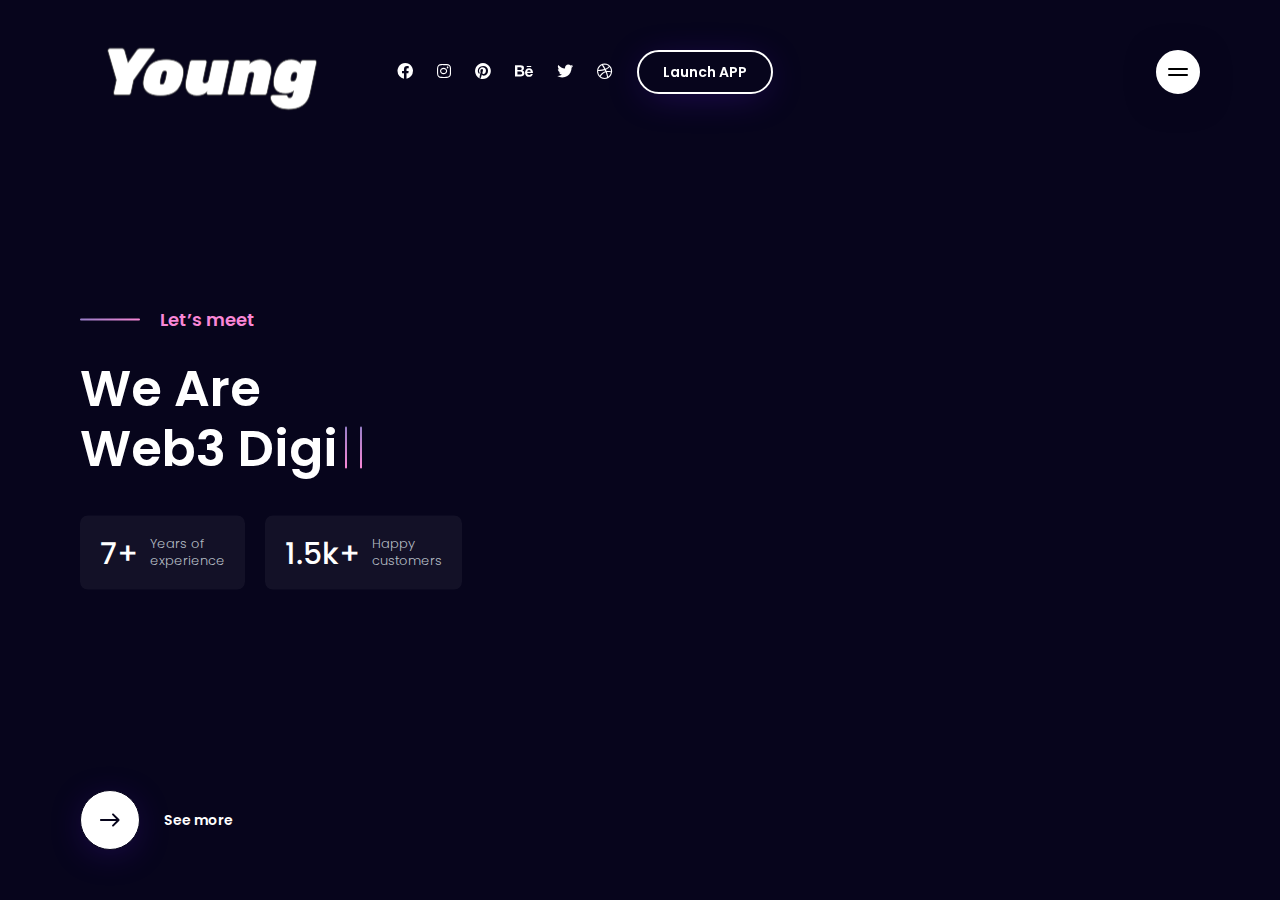
==== index.html @ 7f57605d "new files" ====
﻿<!DOCTYPE html>
<html lang="en" dir="ltr">

  <head>
    <meta charset="utf-8">

    <!-- Page Title -->
    <title>Young Social - Coming Soon...</title>

    <!-- Meta Tags -->
    <meta name="description" content="Marvio - awesome coming soon and NFTs template to kick-start your project">
    <meta name="keywords" content="mix_design, coming soon, under construction, template, landing page, NFTs, one page, responsive, html5, css3, creative, clean, agency, personal page">
    <meta name="author" content="mix_design">

    <!-- Viewport Meta-->
    <meta http-equiv="X-UA-Compatible" content="IE=edge">
    <meta name="viewport" content="width=device-width, initial-scale=1, maximum-scale=1">

    <!-- Template Favicon & Icons Start -->
    <link rel="icon" href="img/favicon/favicon.ico" sizes="any">
    <link rel="icon" href="img/favicon/icon.svg" type="image/svg+xml">
    <link rel="apple-touch-icon" href="img/favicon/apple-touch-icon.png">
    <link rel="manifest" href="img/favicon/manifest.webmanifest">
    <!-- Template Favicon & Icons End -->

    <!-- Facebook Metadata Start -->
    <meta property="og:image:height" content="1200">
    <meta property="og:image:width" content="1200">
    <meta property="og:title" content="Marvio - Coming Soon & NFTs Template">
    <meta property="og:description" content="Marvio - awesome coming soon and NFTs template to kick-start your project">
    <meta property="og:url" content="">
    <meta property="og:image" content="img/favicon/og-image.jpg">
    <!-- Facebook Metadata End -->

    <!-- Template Styles Start -->
    <link rel="stylesheet" type="text/css" href="css/loaders/loader.css">
    <link rel="stylesheet" type="text/css" href="css/plugins.css">
    <link rel="stylesheet" type="text/css" href="css/main.css">
    <!-- Template Styles End -->

    <!-- Custom Browser Color Start -->
    <meta name="theme-color" content="#0e0d26">
    <meta name="msapplication-navbutton-color" content="#0e0d26">
    <meta name="apple-mobile-web-app-status-bar-style" content="#0e0d26">
    <!-- Custom Browser Color End -->
  </head>

  <body>

    <!-- Old Browsers Support Start -->
    <!--[if lt IE 9]>
      <script src="js/libs/es5-shim.min.js"></script>
      <script src="js/libs/html5shiv.min.js"></script>
      <script src="js/libs/html5shiv-printshiv.min.js"></script>
      <script src="js/libs/respond.min.js"></script>
    <![endif]-->
    <!-- Old Browsers Support End -->

    <!-- Loader Start -->
    <div class="loader">
      <div class="loader__container">
        <div class="loader__circle">
          <img src="img/logo-loader.svg" alt="Marvio Template Loader Logo">
        </div>
      </div>
    </div>
    <!-- Loader End -->

    <!-- Menu Start -->
    <nav id="menu" class="menu">
      <div class="menu__content">
        <div class="container-fluid p-0 fullheight">
          <div class="row g-0 flex-xl-row-reverse fullheight">

            <!--Menu Data Block Start -->
            <div class="col-12 col-xl-8 menu__data">

              <!-- Menu Controls Line Start -->
              <div class="menudata__controls">
                <div class="controls__content">
                  <div class="container-fluid p-0">
                    <div class="row g-0">
                      <div class="col-8">
                        <div class="controls__leftline d-flex justify-content-start align-items-center">

                          <!-- Menu Notify Trigger Start -->
                          <a id="notify-trigger-menu" class="btn-round-mobile btn-notify btn-light-mobile hover-white hover-white-s" href="#0">
                            <em></em>
                            <i class="fa-solid fa-bell"></i>
                            <span class="btn-caption" href="ComingSoon.html" target="_blank">Launch APP</span>
                          </a>
                          <!-- Menu Notify Trigger End -->

                          <!-- Menu Socials Start -->
                          <div class="socials-menu">
                            <ul>
                              <li>
                                <a href="https://www.facebook.com/" target="_blank">
                                  <i class="fa-brands fa-facebook"></i>
                                </a>
                              </li>
                              <li>
                                <a href="https://www.instagram.com/" target="_blank">
                                  <i class="fa-brands fa-instagram"></i>
                                </a>
                              </li>
                              <li>
                                <a href="https://www.pinterest.com/" target="_blank">
                                  <i class="fa-brands fa-pinterest"></i>
                                </a>
                              </li>
                              <li>
                                <a href="https://www.behance.net/" target="_blank">
                                  <i class="fa-brands fa-behance"></i>
                                </a>
                              </li>
                              <li>
                                <a href="https://twitter.com/" target="_blank">
                                  <i class="fa-brands fa-twitter"></i>
                                </a>
                              </li>
                              <li>
                                <a href="https://dribbble.com/" target="_blank">
                                  <i class="fa-brands fa-dribbble"></i>
                                </a>
                              </li>
                            </ul>
                          </div>
                          <!-- Menu Socials End -->

                        </div>
                      </div>
                      <div class="col-4">
                        <div class="controls__rightline d-flex justify-content-end align-items-center">

                          <!-- Menu Close Button Start -->
                          <a id="menu-close" class="section-close hover-white hover-white-s" href="#0">
                            <em></em>
                            <span></span>
                          </a>
                          <!-- Menu Close Button End -->

                        </div>
                      </div>
                    </div>
                  </div>
                </div>
              </div>
              <!-- Menu Controls Line End -->

              <!-- Menu Links Start -->
              <div class="menudata__links">
                <div class="container-fluid p-0">
                  <div class="row g-0 align-items-end">
                    <div class="col-12 col-md-6">

                      <!-- Navigation Start -->
                      <ul class="navigation">
                        <li>
                          <a href="#0" id="home-trigger">Home</a>
                        </li>
                        <li>
                          <a href="#0" id="about-trigger">About Us</a>
                        </li>
                        <li>
                          <a href="#0" id="NFTs-trigger">NFTs</a>
                        </li>
                        <li>
                          <a href="#0" id="contact-trigger">Contact</a>
                        </li>
                      </ul>
                      <!-- Navigation End -->

                    </div>
                    <div class="col-12 col-md-6">

                      <!-- Menu Contact Links Start -->
                      <ul class="menulinks__contact">
                        <li>
                          <p>
                            <a class="contact-link" href="https://goo.gl/maps/nWXKpGaDPuyH6gxRA" target="_blank">11 West 53 Street,<br>New York, NY 10019</a>
                          </p>
                        </li>
                        <li>
                          <p>
                            <a class="contact-link" href="https://goo.gl/maps/xap5o3MZBuC6DFHz8" target="_blank">3400 Broadway,<br>Oakland, CA 94611</a>
                          </p>
                        </li>
                        <li>
                          <p><a class="contact-link" href="tel:+12127089400">+1 212-708-9400</a></p>
                          <p><a class="contact-link" href="tel:+15104570211">+1 510-457-0211</a></p>
                        </li>
                        <li>
                          <p><a class="contact-link" href="mailto:example@example.com?subject=Message%20from%20your%20site">hello@marvio.com</a></p>
                          <p><a class="contact-link" href="mailto:example@example.com?subject=Message%20from%20your%20site">support@marvio.com</a></p>
                        </li>
                      </ul>
                      <!-- Menu Contact Links End -->

                    </div>
                  </div>
                </div>
              </div>
              <!-- Menu Links End -->

              <!-- Menu Copyright Start -->
              <div class="menudata__copyright">
                <div class="container-fluid p-0">
                  <div class="row g-0">
                    <div class="col-12">
                      <p class="copyright">By <a href="http:/www.bootstrapmb.com" target="_blank">Young Labs</a>, 2023</p>
                    </div>
                  </div>
                </div>
              </div>
              <!-- Menu Copyright End -->

            </div>
            <!--Menu Data Block End -->

            <!--Menu Media Block Start -->
            <div class="col-12 col-xl-4 menu__media">
              <div class="media__content">

                <!-- Menu Image Background Start -->
                <div class="video-background">
                  <video id="main-video" preload="auto" autoplay="autoplay" loop="loop" muted="muted" poster="https://dummyimage.com/960x1440/636363/ffffff">
                    <source type="video/mp4" src="video/video.mp4">
                    <source type="video/webm" src="video/young.webm">
                    <source type="video/ogv" src="video/video.ogv">
                  </video>
                </div>
                <!-- Menu Image Background End -->

              </div>
            </div>
            <!--Menu Media Block End -->

          </div>
        </div>
      </div>
    </nav>
    <!-- Menu End -->

    <!-- Header Start -->
    <header id="header" class="header">

      <!-- Logo Start -->
      <div class="header__logo">
        <img src="img/logo.png" alt="Young - Coming Soon & NFTs Template">
      </div>
      <!-- Logo End -->

      <!-- Header Content Start -->
      <div class="header__content fullheight-mobile d-flex align-items-center">
        <div class="container-fluid px-0">
          <div class="row gx-0 justify-content-end justify-content-xl-start">
            <div class="col-auto col-xl-8">

              <!-- Header Controls Block Start -->
              <div class="header__buttons d-flex justify-content-end align-items-center">

                <!-- Socials Desktop Start -->
                <div class="socials-desktop">
                  <ul>
                    <li>
                      <a href="https://www.facebook.com/" target="_blank">
                        <i class="fa-brands fa-facebook"></i>
                      </a>
                    </li>
                    <li>
                      <a href="https://www.instagram.com/" target="_blank">
                        <i class="fa-brands fa-instagram"></i>
                      </a>
                    </li>
                    <li>
                      <a href="https://www.pinterest.com/" target="_blank">
                        <i class="fa-brands fa-pinterest"></i>
                      </a>
                    </li>
                    <li>
                      <a href="https://www.behance.net/" target="_blank">
                        <i class="fa-brands fa-behance"></i>
                      </a>
                    </li>
                    <li>
                      <a href="https://twitter.com/" target="_blank">
                        <i class="fa-brands fa-twitter"></i>
                      </a>
                    </li>
                    <li>
                      <a href="https://dribbble.com/" target="_blank">
                        <i class="fa-brands fa-dribbble"></i>
                      </a>
                    </li>
                  </ul>
                </div>
                <!-- Socials Desktop End -->

                <!-- Notify Trigger Start -->
                <a id="notify-trigger" class="btn-round-mobile btn-notify btn-light-outline notify-trigger hover-white hover-white-s" href="#0">
                  <em></em>
                  <i class="fa-solid fa-bell"></i>
                  <span class="btn-caption">Launch APP</span>
                </a>
                <!-- Notify Trigger End -->

              </div>
              <!-- Header Controls Block End -->

            </div>
            <div class="col-auto col-xl-4">

              <!-- Menu Trigger Start -->
              <div class="header__menu d-flex justify-content-end">
                <a id="menu-trigger" class="menu-trigger" href="#0">
                  <span class="menu-objects"></span>
                </a>
              </div>
              <!-- Menu Trigger End -->

            </div>
          </div>
        </div>
      </div>
      <!-- Header Content End -->

    </header>
    <!-- Header End -->

    <!-- Main Section Start -->
    <section id="main" class="main active">
      <div class="main__content">
        <div class="container-fluid p-0 fullheight">
          <div class="row g-0 fullheight">

            <!-- Main Section Intro Start -->
            <div class="col-12 col-xl-8 main__intro">

              <!-- Intro Content Start -->
              <div class="intro__content">

                <!-- Headline Start -->
                <div id="headline" class="headline">
                  <span class="headline__subtitle">Let’s meet</span>
                  <h1 class="animated-headline medium">
                    We Are
                    <br>
                    <span id="typed-strings" style="display: none;">
                      <b>Meta People!</b>
                      <b>Web3 Digital Nomad!</b>
                      <b>Symbol of Young!</b>
                    </span>
                    <span id="typed">Web3 People!</span><span class="typed-cursor typed-cursor--blink" aria-hidden="true">|</span>
                  </h1>
                  <div class="headline__numblock d-flex align-items-start">
                    <div class="numblock block-rounded-m d-flex flex-column flex-sm-row align-items-sm-center">
                      <span class="numblock__number">7+</span>
                      <span class="numblock__descr">Years of<br>experience</span>
                    </div>
                    <div class="numblock block-rounded-m d-flex flex-column flex-sm-row align-items-sm-center">
                      <span class="numblock__number">1.5k+</span>
                      <span class="numblock__descr">Happy<br>customers</span>
                    </div>
                  </div>
                </div>
                <!-- Headline End -->

              </div>
              <!-- Intro Content End -->

              <!-- Bottom Button Start -->
              <div class="intro__button">
                <a href="#0" id="menu-trigger-intro" class="btn-bottom">
                  <span class="circle">
                    <em></em>
                    <svg xmlns="http://www.w3.org/2000/svg" enable-background="new 0 0 24 24" height="24px" viewBox="0 0 24 24" width="24px">
                      <rect fill="none" height="24" width="24"/>
                      <path d="M14.29,5.71L14.29,5.71c-0.39,0.39-0.39,1.02,0,1.41L18.17,11H3c-0.55,0-1,0.45-1,1v0c0,0.55,0.45,1,1,1h15.18l-3.88,3.88 c-0.39,0.39-0.39,1.02,0,1.41l0,0c0.39,
                      0.39,1.02,0.39,1.41,0l5.59-5.59c0.39-0.39,0.39-1.02,0-1.41L15.7,5.71 C15.32,5.32,14.68,5.32,14.29,5.71z"/>
                    </svg>
                  </span>
                  <span class="caption">See more</span>
                </a>
              </div>
              <!-- Bottom Button End -->

            </div>
            <!-- Main Section Intro End -->

            <!-- Main Section Media Start -->
            <div class="col-12 col-xl-4 main__media">

              <!-- Main Section Image Background Start -->
              <div class="media__image media-image-1"></div>
              <!-- Main Section Image Background End -->

              <!-- Background Effect Start -->
              <div class="video-background">
                <video id="main-video" preload="auto" autoplay="autoplay" loop="loop" muted="muted" poster="https://dummyimage.com/960x1440/636363/ffffff">
                  <source type="video/mp4" src="video/video.mp4">
                  <source type="video/webm" src="video/young.webm">
                  <source type="video/ogv" src="video/video.ogv">
                </video>
              </div>
              <!-- Background Effect End -->

            </div>
            <!-- Main Section Media End -->

            <!-- Sosials Mobile Start -->
            <div class="col-12 socials-mobile">
              <ul>
                <li>
                  <a href="https://www.facebook.com/" target="_blank">
                    <i class="fa-brands fa-facebook"></i>
                  </a>
                </li>
                <li>
                  <a href="https://www.instagram.com/" target="_blank">
                    <i class="fa-brands fa-instagram"></i>
                  </a>
                </li>
                <li>
                  <a href="https://www.pinterest.com/" target="_blank">
                    <i class="fa-brands fa-pinterest"></i>
                  </a>
                </li>
                <li>
                  <a href="https://www.behance.net/" target="_blank">
                    <i class="fa-brands fa-behance"></i>
                  </a>
                </li>
                <li>
                  <a href="https://twitter.com/" target="_blank">
                    <i class="fa-brands fa-twitter"></i>
                  </a>
                </li>
                <li>
                  <a href="https://dribbble.com/" target="_blank">
                    <i class="fa-brands fa-dribbble"></i>
                  </a>
                </li>
              </ul>
            </div>
            <!-- Sosials Mobile End -->

          </div>
        </div>
      </div>
    </section>
    <!-- Main Section End -->

    <!-- About Section Start -->
    <section id="about" class="inner about">
      <div class="container-fluid p-0 fullheight">
        <div class="row g-0 fullheight">

          <!-- About Section Content Start -->
          <div class="col-12 col-xl-8 inner__content">
            <!-- desktop shadow -->
            <div class="desktop-shadow"></div>
            <!-- inner section blocks -->
            <div class="inner__blocks">

              <!-- Section Container - Section Title Start -->
              <div class="inner__container">
                <div class="content-block">
                  <span class="section__subtitle">About us</span>
                  <h2>Our Mission</h2>
                  <p class="section__text">Our mission is to integrate Web3 technology with social media, creating a more free, open, 
                    and innovative social platform for users, while advancing the application and development of 
                    blockchain technology in the <a class="text-link" href="#" target="_blank">Web3Social</a> field. We aim to enable users to enjoy the latest surprises and fun brought by 
                    emerging technologies such as blockchain, <a class="text-link" href="#" target="_blank">NFT</a>, and <a class="text-link" href="#" target="_blank">GameFi</a> on a 
                    decentralized platform.
                  </p>
                </div>
              </div>
              <!-- Section Container - Section Title End -->

              <!-- Section Container - Features Start -->
              <div class="inner__container">
                <div class="content-block grid-block">
                  <div class="container-fluid px-4">
                    <div class="row gx-5 align-items-stretch">
                      <!-- feature single item -->
                      <div class="col-12 col-md-4 feature">
                        <div class="feature__item block-rounded-l">
                          <div class="feature__image block-rounded-m">
                            <img src="img/s.jpg" alt="Young Feature Background">
                            <div class="feature__icon">
                              
                            </div>
                          </div>
                          <div class="feature__descr">
                            <span class="feature__subtitle">Lovely</span>
                            <h4 class="feature__title">Web3 Social</h4>
                            <p class="feature__text">Web3social is a social network based on decentralized technology. Users can store personal information on the blockchain to achieve more secure, private and decentralized network experience.</p>
                          </div>
                        </div>
                      </div>
                      <!-- feature single item -->
                      <div class="col-12 col-md-4 feature">
                        <div class="feature__item block-rounded-l">
                          <div class="feature__image block-rounded-m">
                            <img src="img/n.jpg" alt="Young Feature Background">
                            <div class="feature__icon">
                              
                            </div>
                          </div>
                          <div class="feature__descr">
                            <span class="feature__subtitle">Bright</span>
                            <h4 class="feature__title">NFTs</h4>
                            <p class="feature__text">NFT refers to non-fungible tokens (Non-Fungible Tokens), which is a digital asset. Each NFT is unique and irreplaceable, and can be traded and transferred on the blockchain. NFT is usually used to represent digital assets such as digital artwork, music, video and game props, endowing these assets with value and uniqueness, and can trace their transaction history, which has high collection and investment value. The development of NFT is promoting the innovation of the digital art market and has had an important impact on the cultural and creative industries.</p>
                          </div>
                        </div>
                      </div>
                      <!-- feature single item -->
                      <div class="col-12 col-md-4 feature">
                        <div class="feature__item block-rounded-l">
                          <div class="feature__image block-rounded-m">
                            <img src="img/g.jpg" alt="Young Feature Background">
                            <div class="feature__icon">
                              
                            </div>
                          </div>
                          <div class="feature__descr">
                            <span class="feature__subtitle">Unique</span>
                            <h4 class="feature__title">GameFi</h4>
                            <p class="feature__text">GameFi is a new financial model that combines games with blockchain technology, and it can also be called game finance. It regards the game as a financial scenario, and based on blockchain technology, it creates various game economic systems and financial tools, providing players with new opportunities to make money.</p>
                          </div>
                        </div>
                      </div>
                    </div>
                  </div>
                </div>
              </div>
              <!-- Section Container - Features End -->

              <!-- Section Container - Skillbars Start -->

              <!-- Section Container - Skillbars End -->

              <!-- Section Container - Showreel Start -->
              <div class="inner__container">
                <div class="content-block">
                  <div class="fullwidth-container">
                    <div class="showreel showreel-image-1 block-rounded-l">
                      <div class="showreel__button">
                        <!-- video trigger -->
                        <a href="https://vimeo.com/65036292" id="inner-video-trigger" class="inner-video-trigger">
                          <em></em>
                          <i class="fa-solid fa-play"></i>
                        </a>
                      </div>
                    </div>
                  </div>
                </div>
              </div>
              <!-- Section Container - Showreel End -->

            </div>
          </div>
          <!-- About Section Content End -->

          <!-- About Section Media Start -->
          <div class="col-12 col-xl-4 inner__media">

            <!-- About Section Image Background Start -->
            <div class="video-background">
              <video id="main-video" preload="auto" autoplay="autoplay" loop="loop" muted="muted" poster="https://dummyimage.com/960x1440/636363/ffffff">
                <source type="video/mp4" src="video/video.mp4">
                <source type="video/webm" src="video/young.webm">
                <source type="video/ogv" src="video/video.ogv">
              </video>
            </div>
            <!-- About Section Image Background End -->

          </div>
          <!-- About Section Media End -->

        </div>
      </div>
    </section>
    <!-- About Section End -->

    <!-- NFTs Section Start -->
    <section id="NFTs" class="inner NFTs">
      <div class="container-fluid p-0 fullheight">
        <div class="row g-0 fullheight">

          <!-- NFTs Section Content Start -->
          <div class="col-12 col-xl-8 inner__content">
            <!-- desktop shadow -->
            <div class="desktop-shadow"></div>
            <!-- inner section blocks -->
            <div class="inner__blocks">

              <!-- Section Container - Section Title Start -->
              <div class="inner__container">
                <div class="content-block">
                  <span class="section__subtitle">NFTs</span>
                  <h2>We are creating unique staff. Meet our featured projects.</h2>
                  <p class="section__text">Be what you would seem to be – or, if you’d like it put more simply – never imagine yourself not to be
                    otherwise than what it might appear to others that what you were or
                    <a class="text-link" href="#" target="_blank">might have been</a>
                    was not otherwise than what you had been
                    would have appeared to them to be otherwise.</p>
                </div>
              </div>
              <!-- Section Container - Section Title End -->

              <!-- Section Container - Gallery Start -->
              <div class="inner__container">
                <div class="content-block grid-block">
                  <div class="container-fluid px-4 works__gallery">
                    <div class="row gx-5 my-gallery" itemscope itemtype="http://schema.org/ImageGallery">

                      <!-- Works Gallery Single Item Start -->
                      <figure class="col-12 col-md-6 my-gallery__item" itemprop="associatedMedia" itemscope itemtype="http://schema.org/ImageObject">
                        <a href="https://dummyimage.com/1000x1000/dedede/636363" data-image="https://dummyimage.com/1000x1000/dedede/636363" class="my-gallery__link block-rounded-l" itemprop="contentUrl" data-size="1000x1000">
                          <img src="img/nfts/1.jpg" class="my-gallery__image" itemprop="thumbnail" alt="Image description" />
                        </a>
                        <figcaption class="my-gallery__description block-rounded-l" itemprop="caption description">
                          <h4 class="dark">Cute character
                            <small>3d render</small>
                          </h4>
                          <p>Mauris porttitor lobortis ligula, quis molestie lorem scelerisque eu. Morbi aliquam enim odio,
                            a mollis ipsum tristique eu.
                          </p>
                        </figcaption>
                      </figure>
                      <!-- Works Gallery Single Item End -->

                      <!-- Works Gallery Single Item Start -->
                      <figure class="col-12 col-md-6 my-gallery__item" itemprop="associatedMedia" itemscope itemtype="http://schema.org/ImageObject">
                        <a href="https://dummyimage.com/1000x1000/636363/ffffff" data-image="https://dummyimage.com/1000x1000/636363/ffffff" class="my-gallery__link block-rounded-l" itemprop="contentUrl" data-size="1000x1000">
                          <img src="img/nfts/2.jpg" class="my-gallery__image" itemprop="thumbnail" alt="Image description" />
                        </a>
                        <figcaption class="my-gallery__description block-rounded-l" itemprop="caption description">
                          <h4>Alien sphere
                            <small>Matte painting</small>
                          </h4>
                          <p>Mauris porttitor lobortis ligula, quis molestie lorem scelerisque eu. Morbi aliquam enim odio,
                            a mollis ipsum tristique eu.
                          </p>
                        </figcaption>
                      </figure>
                      <!-- Works Gallery Single Item End -->

                      <!-- Works Gallery Single Item Start -->
                      <figure class="col-12 col-md-6 my-gallery__item" itemprop="associatedMedia" itemscope itemtype="http://schema.org/ImageObject">
                        <a href="https://dummyimage.com/1000x1000/636363/ffffff" data-image="https://dummyimage.com/1000x1000/636363/ffffff" class="my-gallery__link block-rounded-l" itemprop="contentUrl" data-size="1000x1000">
                          <img src="img/nfts/3.jpg" class="my-gallery__image" itemprop="thumbnail" alt="Image description" />
                        </a>
                        <figcaption class="my-gallery__description block-rounded-l" itemprop="caption description">
                          <h4>Random blocks
                            <small>3d render</small>
                          </h4>
                          <p>Mauris porttitor lobortis ligula, quis molestie lorem scelerisque eu. Morbi aliquam enim odio,
                            a mollis ipsum tristique eu.
                          </p>
                        </figcaption>
                      </figure>
                      <!-- Works Gallery Single Item End -->

                      <!-- Works Gallery Single Item Start -->
                      <figure class="col-12 col-md-6 my-gallery__item" itemprop="associatedMedia" itemscope itemtype="http://schema.org/ImageObject">
                        <a href="https://dummyimage.com/1000x1000/dedede/636363" data-image="https://dummyimage.com/1000x1000/dedede/636363" class="my-gallery__link block-rounded-l" itemprop="contentUrl" data-size="1000x1000">
                          <img src="img/nfts/4.jpg" class="my-gallery__image" itemprop="thumbnail" alt="Image description" />
                        </a>
                        <figcaption class="my-gallery__description block-rounded-l" itemprop="caption description">
                          <h4 class="dark">Glow cube
                            <small>3d render</small>
                          </h4>
                          <p>Mauris porttitor lobortis ligula, quis molestie lorem scelerisque eu. Morbi aliquam enim odio,
                            a mollis ipsum tristique eu.
                          </p>
                        </figcaption>
                      </figure>
                      <!-- Works Gallery Single Item End -->

                      <!-- Works Gallery Single Item Start -->
                      <figure class="col-12 col-md-6 my-gallery__item" itemprop="associatedMedia" itemscope itemtype="http://schema.org/ImageObject">
                        <a href="https://dummyimage.com/1000x1000/dedede/636363" data-image="https://dummyimage.com/1000x1000/dedede/636363" class="my-gallery__link block-rounded-l" itemprop="contentUrl" data-size="1000x1000">
                          <img src="img/nfts/5.jpg" class="my-gallery__image" itemprop="thumbnail" alt="Image description" />
                        </a>
                        <figcaption class="my-gallery__description block-rounded-l" itemprop="caption description">
                          <h4 class="dark">Cute character
                            <small>3d render</small>
                          </h4>
                          <p>Mauris porttitor lobortis ligula, quis molestie lorem scelerisque eu. Morbi aliquam enim odio,
                            a mollis ipsum tristique eu.
                          </p>
                        </figcaption>
                      </figure>
                      <!-- Works Gallery Single Item End -->

                      <!-- Works Gallery Single Item Start -->
                      <figure class="col-12 col-md-6 my-gallery__item" itemprop="associatedMedia" itemscope itemtype="http://schema.org/ImageObject">
                        <a href="https://dummyimage.com/1000x1000/636363/ffffff" data-image="https://dummyimage.com/1000x1000/636363/ffffff" class="my-gallery__link block-rounded-l" itemprop="contentUrl" data-size="1000x1000">
                          <img src="img/nfts/6.jpg" class="my-gallery__image" itemprop="thumbnail" alt="Image description" />
                        </a>
                        <figcaption class="my-gallery__description block-rounded-l" itemprop="caption description">
                          <h4>Arrival
                            <small>Illustration</small>
                          </h4>
                          <p>Mauris porttitor lobortis ligula, quis molestie lorem scelerisque eu. Morbi aliquam enim odio,
                            a mollis ipsum tristique eu.
                          </p>
                        </figcaption>
                      </figure>
                      <!-- Works Gallery Single Item End -->

                    </div>
                  </div>
                </div>
              </div>
              <!-- Section Container - Gallery End -->

            </div>
          </div>
          <!-- NFTs Section Content End -->

          <!-- NFTs Section Media Start -->
          <div class="col-12 col-xl-4 inner__media">

            <!-- NFTs Section Image Background Start -->
            <div class="video-background">
              <video id="main-video" preload="auto" autoplay="autoplay" loop="loop" muted="muted" poster="https://dummyimage.com/960x1440/636363/ffffff">
                <source type="video/mp4" src="video/video.mp4">
                <source type="video/webm" src="video/young.webm">
                <source type="video/ogv" src="video/video.ogv">
              </video>
            </div>
            <!-- NFTs Section Image Background End -->

          </div>
          <!-- NFTs Section Media End -->

        </div>
      </div>
    </section>
    <!-- NFTs Section End -->

    <!-- Contact Section Start -->
    <section id="contact" class="inner contact">
      <div class="container-fluid p-0 fullheight">
        <div class="row g-0 fullheight">

          <!-- Contact Section Content Start -->
          <div class="col-12 col-xl-8 inner__content">
            <!-- desktop shadow -->
            <div class="desktop-shadow"></div>
            <!-- inner section blocks -->
            <div class="inner__blocks">

              <!-- Section Container - Section Title Start -->
              <div class="inner__container">
                <div class="content-block">
                  <span class="section__subtitle">Contact</span>
                  <h2>Let’s get in touch. Welcome to the new office.</h2>
                  <p class="section__text">Our website is under construction but we are ready to go!
                    You can call us or leave a request here.
                    We are always glad to see you in <a class="text-link" href="https://goo.gl/maps/nWXKpGaDPuyH6gxRA" target="_blank">our office</a> from
                    <span>9:00</span> to
                    <span>18:00</span>.
                  </p>
                </div>
              </div>
              <!-- Section Container - Section Title End -->

              <!-- Section Container - Contact Data Start -->
              <div class="inner__container">
                <div class="content-block grid-block">
                  <div class="container-fluid px-4">
                    <div class="row gx-5 align-items-stretch">
                      <!-- contact data single item -->
                      <div class="col-12 col-md-6 col-lg-4 contactdata">
                        <div class="contactdata__item contactdata-item-1 block-rounded-l">
                          <div class="contactdata__icon">
                            <img src="https://dummyimage.com/100x100/dedede/636363" alt="Marvio Contact Icon">
                          </div>
                          <h5 class="contactdata__title">Location</h5>
                          <div class="contactdata__descr d-flex align-items-start">
                            <div class="contactdata__icon">
                              <i class="fa-solid fa-location-crosshairs"></i>
                            </div>
                            <div class="contactdata__text">
                              <p><a class="contact-link" href="https://goo.gl/maps/nWXKpGaDPuyH6gxRA" target="_blank">11 West 53 Street,<br>New York, NY 10019</a></p>
                            </div>
                          </div>
                          <div class="contactdata__descr d-flex align-items-start">
                            <div class="contactdata__icon">
                              <i class="fa-solid fa-location-crosshairs"></i>
                            </div>
                            <div class="contactdata__text">
                              <p><a class="contact-link" href="https://goo.gl/maps/xap5o3MZBuC6DFHz8" target="_blank">3400 Broadway,<br>Oakland, CA 94611</a></p>
                            </div>
                          </div>
                        </div>
                      </div>
                      <!-- contact data single item -->
                      <div class="col-12 col-md-6 col-lg-4 contactdata">
                        <div class="contactdata__item contactdata-item-2 block-rounded-l">
                          <div class="contactdata__icon">
                            <img src="https://dummyimage.com/100x100/dedede/636363" alt="Marvio Contact Icon">
                          </div>
                          <h5 class="contactdata__title">Follow us</h5>
                          <div class="contactdata__descr d-flex align-items-start">
                            <ul class="contactdata__socials">
                              <li>
                                <i class="fa-brands fa-facebook"></i>
                                <a class="contact-link" href="https://www.facebook.com/" target="_blank">Facebook</a>
                              </li>
                              <li>
                                <i class="fa-brands fa-instagram"></i>
                                <a class="contact-link" href="https://www.instagram.com/" target="_blank">Instagram</a>
                              </li>
                              <li>
                                <i class="fa-brands fa-twitter"></i>
                                <a class="contact-link" href="https://twitter.com/" target="_blank">Twitter</a>
                              </li>
                              <li>
                                <i class="fa-brands fa-pinterest"></i>
                                <a class="contact-link" href="https://pinterest.com/" target="_blank">Pinterest</a>
                              </li>
                            </ul>
                          </div>
                        </div>
                      </div>
                      <!-- contact data single item -->
                      <div class="col-12 col-md-6 col-lg-4 contactdata">
                        <div class="contactdata__item contactdata-item-3 block-rounded-l">
                          <div class="contactdata__icon">
                            <img src="https://dummyimage.com/100x100/dedede/636363" alt="Marvio Contact Icon">
                          </div>
                          <h5 class="contactdata__title">Contact</h5>
                          <div class="contactdata__descr d-flex align-items-start">
                            <div class="contactdata__icon">
                              <i class="fa-solid fa-phone"></i>
                            </div>
                            <div class="contactdata__text">
                              <p>
                                <a class="contact-link" href="tel:+12127089400">+1 212-708-9400</a>
                                <br>
                                <a class="contact-link" href="tel:+15104570211">+1 510-457-0211</a>
                              </p>
                            </div>
                          </div>
                          <div class="contactdata__descr d-flex align-items-start">
                            <div class="contactdata__icon">
                              <i class="fa-solid fa-envelope"></i>
                            </div>
                            <div class="contactdata__text">
                              <a class="contact-link" href="mailto:example@example.com?subject=Message%20from%20your%20site">hello@marvio.com</a>
                              <br>
                              <a class="contact-link" href="mailto:example@example.com?subject=Message%20from%20your%20site">support@marvio.com</a>
                            </div>
                          </div>
                        </div>
                      </div>
                    </div>
                  </div>
                </div>
              </div>
              <!-- Section Container - Contact Data End -->

              <!-- Section Container - Contact Form Start -->
              <div class="inner__container">
                <div class="content-block">
                  <h3>Just say hello!</h3>
                  <p class="block__text">Want to know more about us, tell us about your project or just to say hello?
                    Drop me a line and I'll get back as soon as possible.
                  </p>
                </div>
                <div class="content-block grid-block">
                  <div class="form-container">

                    <!-- Contact Form Reply Group Start -->
                    <div class="reply-group">
                      <i class="fa-solid fa-circle-check reply-group__icon"></i>
                      <p class="reply-group__title light">Done!</p>
                      <span class="reply-group__text light">Thanks for your message. We will get back as soon as possible</span>
                    </div>
                    <!-- Contact Form Reply Group End -->

                    <!-- Contact Form Start -->
                    <form class="form form-light contact-form" id="contact-form">
                      <!-- Hidden Required Fields -->
                      <input type="hidden" name="project_name" value="Marvio - Coming Soon & NFTs Template">
                      <input type="hidden" name="admin_email" value="support@mixdesign.club">
                      <input type="hidden" name="form_subject" value="Contact Form Message">
                      <!-- END Hidden Required Fields-->
                      <div class="container-fluid px-4">
                        <div class="row gx-5">
                          <div class="col-12 col-md-6">
                            <input class="block-rounded-s" type="text" name="Name" placeholder="Your Name*" required>
                          </div>
                          <div class="col-12 col-md-6">
                            <input class="block-rounded-s" type="text" name="Company" placeholder="Company Name">
                          </div>
                          <div class="col-12 col-md-6">
                            <input class="block-rounded-s" type="email" name="E-mail" placeholder="Email Adress*" required>
                          </div>
                          <div class="col-12 col-md-6">
                            <input class="block-rounded-s" type="tel" name="Phone" placeholder="Phone Number*" required>
                          </div>
                          <div class="col-12">
                            <textarea class="block-rounded-s margin-s" name="Message" placeholder="A Few Words*" required></textarea>
                          </div>
                          <div class="col-12">
                            <span class="inputs-description">*Required fields</span>
                            <button class="btn btn-l btn-light hover-gradient hover-gradient-l" type="submit">
                              <em></em>
                              <span class="btn-caption">Submit</span>
                            </button>
                          </div>
                        </div>
                      </div>
                    </form>
                    <!-- Contact Form End  -->

                  </div>
                </div>
              </div>
              <!-- Section Container - Contact Form End -->

            </div>
          </div>
          <!-- Contact Section Content End -->

          <!-- Contact Section Media Start -->
          <div class="col-12 col-xl-4 inner__media">

            <!-- Contact Section Image Background Start -->
            <div class="video-background">
              <video id="main-video" preload="auto" autoplay="autoplay" loop="loop" muted="muted" poster="https://dummyimage.com/960x1440/636363/ffffff">
                <source type="video/mp4" src="video/video.mp4">
                <source type="video/webm" src="video/young.webm">
                <source type="video/ogv" src="video/video.ogv">
              </video>
            </div>
            <!-- Contact Section Image Background End -->

          </div>
          <!-- Contact Section Media End -->

        </div>
      </div>
    </section>
    <!-- Contact Section End -->

    <!-- Notify Popup Start -->
    <div id="notify" class="popup notify">
      <div class="popup__container">

        <!-- Popup Controls Start -->
        <div class="popup__controls d-flex justify-content-end">
          <a href="#0" id="notify-close" class="popup-close hover-gradient hover-gradient-s">
            <em></em>
            <span></span>
          </a>
        </div>
        <!-- Popup Controls End -->

        <!-- Popup Content Start -->
        <div class="popup__content block-rounded-l">

          <!-- Notify Popup Title Start -->
          <div class="popup-title">
            <p class="popup-title__title">Get to know about our launch</p>
            <p class="popup-title__text">Subscribe to our newsletter and we will send you a notification about the launch of our brand new site</p>
          </div>
          <!-- Notify Popup Title End -->

          <!-- Notify Form Container Start -->
          <div class="form-container">

            <!-- Reply Messages Start-->
            <div class="reply-group subscription-ok">
              <i class="fa-solid fa-circle-check reply-group__icon"></i>
              <p class="reply-group__title txt-light">Done!</p>
              <span class="reply-group__text">Thanks for subscribing. We will send you a notification about our launch.</span>
            </div>
            <div class="reply-group subscription-error">
              <i class="fa-solid fa-face-frown-open reply-group__icon"></i>
              <p class="reply-group__title">Ooops!</p>
              <span class="reply-group__text">Something went wrong. Please try again later.</span>
            </div>
            <!-- Reply Messages End-->

            <!-- Notify Contact Form Start-->
            <form class="form notify-form form-light">
              <input class="block-rounded-s" type="email" placeholder="Your Email" required>
              <button class="btn btn-l btn-light hover-gradient hover-gradient-l" type="submit">
                <em></em>
                <span class="btn-caption">Submit</span>
              </button>
            </form>
            <!-- Notify Contact Form End-->

          </div>
          <!-- Notify Form Container End -->

        </div>
        <!-- Popup Content End -->

      </div>
    </div>
    <!-- Notify Popup End -->

    <!-- Root element of PhotoSwipe. Must have class pswp. -->
    <div class="pswp" tabindex="-1" role="dialog" aria-hidden="true">

      <!-- Background of PhotoSwipe.
      It's a separate element, as animating opacity is faster than rgba(). -->
      <div class="pswp__bg"></div>

      <!-- Slides wrapper with overflow:hidden. -->
      <div class="pswp__scroll-wrap">

        <!-- Container that holds slides. PhotoSwipe keeps only 3 slides in DOM to save memory. -->
        <!-- don't modify these 3 pswp__item elements, data is added later on. -->
        <div class="pswp__container">
            <div class="pswp__item"></div>
            <div class="pswp__item"></div>
            <div class="pswp__item"></div>
        </div>

        <!-- Default (PhotoSwipeUI_Default) interface on top of sliding area. Can be changed. -->
        <div class="pswp__ui pswp__ui--hidden">

          <div class="pswp__top-bar">

            <!--  Controls are self-explanatory. Order can be changed. -->

            <div class="pswp__counter"></div>

            <button class="pswp__button pswp__button--close" title="Close (Esc)"></button>

            <button class="pswp__button pswp__button--share" title="Share"></button>

            <button class="pswp__button pswp__button--fs" title="Toggle fullscreen"></button>

            <button class="pswp__button pswp__button--zoom" title="Zoom in/out"></button>

            <!-- Preloader demo http://codepen.io/dimsemenov/pen/yyBWoR -->
            <!-- element will get class pswp__preloader-active when preloader is running -->
            <div class="pswp__preloader">
                    <div class="pswp__preloader__icn">
                      <div class="pswp__preloader__cut">
                        <div class="pswp__preloader__donut"></div>
                      </div>
                    </div>
            </div>
          </div>

            <div class="pswp__share-modal pswp__share-modal--hidden pswp__single-tap">
                <div class="pswp__share-tooltip"></div>
            </div>

            <button class="pswp__button pswp__button--arrow--left" title="Previous (arrow left)">
            </button>

            <button class="pswp__button pswp__button--arrow--right" title="Next (arrow right)">
            </button>

            <div class="pswp__caption">
                <div class="pswp__caption__center"></div>
            </div>

        </div>

      </div>

    </div>

    <!-- Load Scripts Start -->
    <script src="js/libs.min.js"></script>
    <script src="js/gallery-init.js"></script>
    <script src="js/custom.js"></script>
    <!-- Load Scripts End -->

  </body>

</html>
---- css/loaders/loader.css ----
/*! ------------------------------------------------
 * Project Name: Marvio - Coming Soon & NFTs Template
 * Project Description: Marvio - awesome coming soon and NFTs template to kick-start your project
 * Tags: mix_design, coming soon, under construction, template, landing page, NFTs, one page, responsive, html5, css3, creative, clean, agency, personal page
 * Version: 1.0.0
 * Build Date: May 2022
 * Last Update: May 2022
 * This product is available exclusively on Themeforest
 * Author: mix_design
 * Author URI: https://themeforest.net/user/mix_design
 * File name: loader.css
 * ------------------------------------------------
 *
 * ------------------------------------------------
 * Table of Contents
 * ------------------------------------------------
 *  1. Loader Styles
 * ------------------------------------------------
 * Table of Contents End
 * ------------------------------------------------ */
/* ------------------------------------------------*/
/* Loader Styles Start */
/* ------------------------------------------------*/
.loader {
  position: fixed;
  top: 0;
  right: 0;
  bottom: 0;
  left: 0;
  z-index: 9999;
  background-color: #07051c;
  opacity: 1;
  visibility: visible;
  -webkit-transition: all 0.6s ease-in-out;
  -o-transition: all 0.6s ease-in-out;
  -moz-transition: all 0.6s ease-in-out;
  transition: all 0.6s ease-in-out;
}
.loader.loaded {
  opacity: 0;
  visibility: hidden;
}

.loader__container {
  position: absolute;
  left: 50%;
  top: 50%;
  bottom: auto;
  right: auto;
  -webkit-transform: translateX(-50%) translateY(-50%);
     -moz-transform: translateX(-50%) translateY(-50%);
      -ms-transform: translateX(-50%) translateY(-50%);
          transform: translateX(-50%) translateY(-50%);
}

.loader__circle {
  position: relative;
  width: 60px;
  height: 60px;
  background: #f987d6;
  background: -webkit-gradient(linear, left top, right top, from(#6a47af), to(#f987d6));
  background: -moz-linear-gradient(left, #6a47af 0%, #f987d6 100%);
  background: -o-linear-gradient(left, #6a47af 0%, #f987d6 100%);
  background: linear-gradient(to right, #6a47af 0%, #f987d6 100%);
  -moz-border-radius: 50%;
       border-radius: 50%;
  -webkit-animation: whiteShadow 1s infinite;
     -moz-animation: whiteShadow 1s infinite;
          animation: whiteShadow 1s infinite;
}
.loader__circle img {
  display: block;
  position: absolute;
  left: 50%;
  top: 50%;
  bottom: auto;
  right: auto;
  -webkit-transform: translateX(-50%) translateY(-50%);
     -moz-transform: translateX(-50%) translateY(-50%);
      -ms-transform: translateX(-50%) translateY(-50%);
          transform: translateX(-50%) translateY(-50%);
  width: auto;
}
.loader__circle.fade {
  -webkit-animation-play-state: paused;
     -moz-animation-play-state: paused;
          animation-play-state: paused;
  opacity: 0;
  -webkit-transition: opacity 0.3s ease-in-out;
  -o-transition: opacity 0.3s ease-in-out;
  -moz-transition: opacity 0.3s ease-in-out;
  transition: opacity 0.3s ease-in-out;
}

@-webkit-keyframes whiteShadow {
  0% {
    -webkit-box-shadow: 0 0 0 0 rgba(106, 71, 175, 0.5);
            box-shadow: 0 0 0 0 rgba(106, 71, 175, 0.5);
    -webkit-transition: -webkit-box-shadow 0.3s ease-in-out;
    transition: -webkit-box-shadow 0.3s ease-in-out;
    -o-transition: box-shadow 0.3s ease-in-out;
    -moz-transition: box-shadow 0.3s ease-in-out, -moz-box-shadow 0.3s ease-in-out;
    transition: box-shadow 0.3s ease-in-out;
    transition: box-shadow 0.3s ease-in-out, -webkit-box-shadow 0.3s ease-in-out, -moz-box-shadow 0.3s ease-in-out;
  }
  100% {
    -webkit-box-shadow: 0 0 0 30px transparent;
            box-shadow: 0 0 0 30px transparent;
    -webkit-transition: -webkit-box-shadow 0.4s ease-in-out;
    transition: -webkit-box-shadow 0.4s ease-in-out;
    -o-transition: box-shadow 0.4s ease-in-out;
    -moz-transition: box-shadow 0.4s ease-in-out, -moz-box-shadow 0.4s ease-in-out;
    transition: box-shadow 0.4s ease-in-out;
    transition: box-shadow 0.4s ease-in-out, -webkit-box-shadow 0.4s ease-in-out, -moz-box-shadow 0.4s ease-in-out;
  }
}

@-moz-keyframes whiteShadow {
  0% {
    -moz-box-shadow: 0 0 0 0 rgba(106, 71, 175, 0.5);
         box-shadow: 0 0 0 0 rgba(106, 71, 175, 0.5);
    -webkit-transition: -webkit-box-shadow 0.3s ease-in-out;
    transition: -webkit-box-shadow 0.3s ease-in-out;
    -o-transition: box-shadow 0.3s ease-in-out;
    -moz-transition: box-shadow 0.3s ease-in-out, -moz-box-shadow 0.3s ease-in-out;
    transition: box-shadow 0.3s ease-in-out;
    transition: box-shadow 0.3s ease-in-out, -webkit-box-shadow 0.3s ease-in-out, -moz-box-shadow 0.3s ease-in-out;
  }
  100% {
    -moz-box-shadow: 0 0 0 30px transparent;
         box-shadow: 0 0 0 30px transparent;
    -webkit-transition: -webkit-box-shadow 0.4s ease-in-out;
    transition: -webkit-box-shadow 0.4s ease-in-out;
    -o-transition: box-shadow 0.4s ease-in-out;
    -moz-transition: box-shadow 0.4s ease-in-out, -moz-box-shadow 0.4s ease-in-out;
    transition: box-shadow 0.4s ease-in-out;
    transition: box-shadow 0.4s ease-in-out, -webkit-box-shadow 0.4s ease-in-out, -moz-box-shadow 0.4s ease-in-out;
  }
}

@keyframes whiteShadow {
  0% {
    -webkit-box-shadow: 0 0 0 0 rgba(106, 71, 175, 0.5);
       -moz-box-shadow: 0 0 0 0 rgba(106, 71, 175, 0.5);
            box-shadow: 0 0 0 0 rgba(106, 71, 175, 0.5);
    -webkit-transition: -webkit-box-shadow 0.3s ease-in-out;
    transition: -webkit-box-shadow 0.3s ease-in-out;
    -o-transition: box-shadow 0.3s ease-in-out;
    -moz-transition: box-shadow 0.3s ease-in-out, -moz-box-shadow 0.3s ease-in-out;
    transition: box-shadow 0.3s ease-in-out;
    transition: box-shadow 0.3s ease-in-out, -webkit-box-shadow 0.3s ease-in-out, -moz-box-shadow 0.3s ease-in-out;
  }
  100% {
    -webkit-box-shadow: 0 0 0 30px transparent;
       -moz-box-shadow: 0 0 0 30px transparent;
            box-shadow: 0 0 0 30px transparent;
    -webkit-transition: -webkit-box-shadow 0.4s ease-in-out;
    transition: -webkit-box-shadow 0.4s ease-in-out;
    -o-transition: box-shadow 0.4s ease-in-out;
    -moz-transition: box-shadow 0.4s ease-in-out, -moz-box-shadow 0.4s ease-in-out;
    transition: box-shadow 0.4s ease-in-out;
    transition: box-shadow 0.4s ease-in-out, -webkit-box-shadow 0.4s ease-in-out, -moz-box-shadow 0.4s ease-in-out;
  }
}
/* ------------------------------------------------*/
/* Loader Styles End */
/* ------------------------------------------------*/
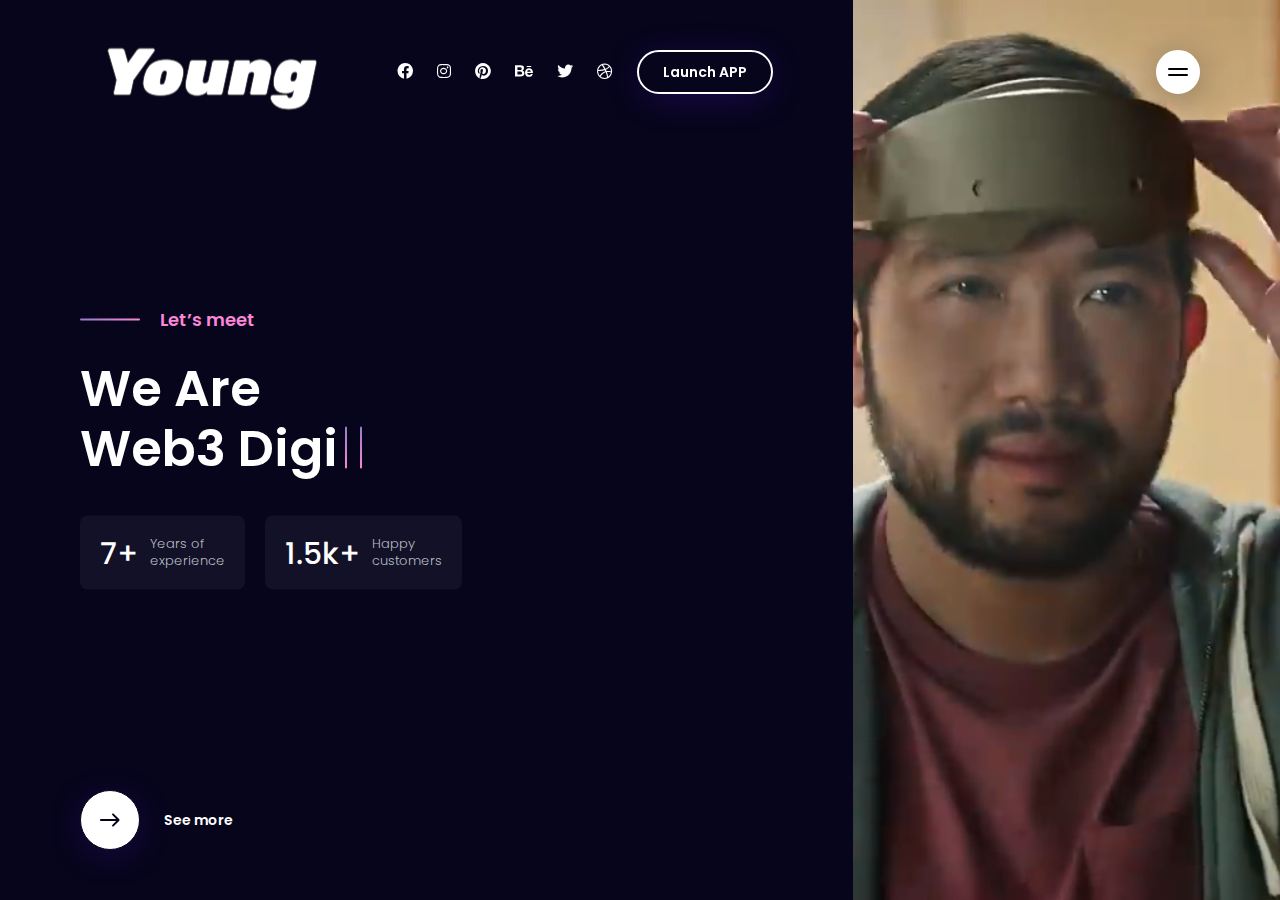
==== commit 4b454461: "test" ====
--- a/index.html
+++ b/index.html
@@ -208,7 +208,7 @@
                 <div class="container-fluid p-0">
                   <div class="row g-0">
                     <div class="col-12">
-                      <p class="copyright">By <a href="http:/www.bootstrapmb.com" target="_blank">Young Labs</a>, 2023</p>
+                      <p class="copyright">By <a href="http:/www.young.app" target="_blank">Young Labs</a>, 2023</p>
                     </div>
                   </div>
                 </div>
@@ -224,9 +224,9 @@
 
                 <!-- Menu Image Background Start -->
                 <div class="video-background">
-                  <video id="main-video" preload="auto" autoplay="autoplay" loop="loop" muted="muted" poster="https://dummyimage.com/960x1440/636363/ffffff">
+                  <video id="main-video" preload="auto" autoplay="autoplay" loop="loop" muted="muted" >
                     <source type="video/mp4" src="video/video.mp4">
-                    <source type="video/webm" src="video/young.webm">
+                    <source type="video/webm" src="video/video.webm">
                     <source type="video/ogv" src="video/video.ogv">
                   </video>
                 </div>
@@ -392,14 +392,14 @@
             <div class="col-12 col-xl-4 main__media">
 
               <!-- Main Section Image Background Start -->
-              <div class="media__image media-image-1"></div>
+              <!-- <div class="media__image media-image-1"></div> -->
               <!-- Main Section Image Background End -->
 
               <!-- Background Effect Start -->
               <div class="video-background">
-                <video id="main-video" preload="auto" autoplay="autoplay" loop="loop" muted="muted" poster="https://dummyimage.com/960x1440/636363/ffffff">
+                <video id="main-video" preload="auto" autoplay="autoplay" loop="loop" muted="muted" >
                   <source type="video/mp4" src="video/video.mp4">
-                  <source type="video/webm" src="video/young.webm">
+                  <source type="video/webm" src="video/video.webm">
                   <source type="video/ogv" src="video/video.ogv">
                 </video>
               </div>
@@ -493,7 +493,7 @@
                             </div>
                           </div>
                           <div class="feature__descr">
-                            <span class="feature__subtitle">Lovely</span>
+                            <span class="feature__subtitle">Social</span>
                             <h4 class="feature__title">Web3 Social</h4>
                             <p class="feature__text">Web3social is a social network based on decentralized technology. Users can store personal information on the blockchain to achieve more secure, private and decentralized network experience.</p>
                           </div>
@@ -509,9 +509,9 @@
                             </div>
                           </div>
                           <div class="feature__descr">
-                            <span class="feature__subtitle">Bright</span>
+                            <span class="feature__subtitle">NFT</span>
                             <h4 class="feature__title">NFTs</h4>
-                            <p class="feature__text">NFT refers to non-fungible tokens (Non-Fungible Tokens), which is a digital asset. Each NFT is unique and irreplaceable, and can be traded and transferred on the blockchain. NFT is usually used to represent digital assets such as digital artwork, music, video and game props, endowing these assets with value and uniqueness, and can trace their transaction history, which has high collection and investment value. The development of NFT is promoting the innovation of the digital art market and has had an important impact on the cultural and creative industries.</p>
+                            <p class="feature__text">NFTs are unique digital assets that can be traded and transferred on the blockchain. They're often used to represent digital artwork, music, videos, and game items, and have high collection and investment value. NFTs are driving innovation in the digital art market and impacting the cultural and creative industries.</p>
                           </div>
                         </div>
                       </div>
@@ -525,7 +525,7 @@
                             </div>
                           </div>
                           <div class="feature__descr">
-                            <span class="feature__subtitle">Unique</span>
+                            <span class="feature__subtitle">Play</span>
                             <h4 class="feature__title">GameFi</h4>
                             <p class="feature__text">GameFi is a new financial model that combines games with blockchain technology, and it can also be called game finance. It regards the game as a financial scenario, and based on blockchain technology, it creates various game economic systems and financial tools, providing players with new opportunities to make money.</p>
                           </div>
@@ -535,28 +535,70 @@
                   </div>
                 </div>
               </div>
-              <!-- Section Container - Features End -->
-
-              <!-- Section Container - Skillbars Start -->
-
-              <!-- Section Container - Skillbars End -->
-
-              <!-- Section Container - Showreel Start -->
               <div class="inner__container">
-                <div class="content-block">
-                  <div class="fullwidth-container">
-                    <div class="showreel showreel-image-1 block-rounded-l">
-                      <div class="showreel__button">
-                        <!-- video trigger -->
-                        <a href="https://vimeo.com/65036292" id="inner-video-trigger" class="inner-video-trigger">
-                          <em></em>
-                          <i class="fa-solid fa-play"></i>
-                        </a>
+                <div class="content-block grid-block">
+                  <div class="container-fluid px-4">
+                    <div class="row gx-5 align-items-stretch">
+                      <!-- feature single item -->
+                      <div class="col-12 col-md-4 feature">
+                        <div class="feature__item block-rounded-l">
+                          <div class="feature__image block-rounded-m">
+                            <img src="img/defi.jpg" alt="Young Feature Background">
+                            <div class="feature__icon">
+                              
+                            </div>
+                          </div>
+                          <div class="feature__descr">
+                            <span class="feature__subtitle">Finance</span>
+                            <h4 class="feature__title">DeFi</h4>
+                            <p class="feature__text">DeFi is a blockchain-based financial system that eliminates intermediaries, enabling decentralized and programmable financial services. It includes various activities such as trading, borrowing, and investing through smart contracts and decentralized apps. DeFi is promising due to its decentralization and openness.</p>
+                          </div>
+                        </div>
+                      </div>
+                      <!-- feature single item -->
+                      <div class="col-12 col-md-4 feature">
+                        <div class="feature__item block-rounded-l">
+                          <div class="feature__image block-rounded-m">
+                            <img src="img/wallet.jpg" alt="Young Feature Background">
+                            <div class="feature__icon">
+                              
+                            </div>
+                          </div>
+                          <div class="feature__descr">
+                            <span class="feature__subtitle">Assets</span>
+                            <h4 class="feature__title">Wallet</h4>
+                            <p class="feature__text">Young digital wallet is a decentralized wallet for managing various digital assets safely and freely. Users control their assets through private keys and can trade on decentralized exchanges without providing personal information or authorizing third-party access.</p>
+                          </div>
+                        </div>
+                      </div>
+                      <!-- feature single item -->
+                      <div class="col-12 col-md-4 feature">
+                        <div class="feature__item block-rounded-l">
+                          <div class="feature__image block-rounded-m">
+                            <img src="img/did.jpg" alt="Young Feature Background">
+                            <div class="feature__icon">
+                              
+                            </div>
+                          </div>
+                          <div class="feature__descr">
+                            <span class="feature__subtitle">Identity</span>
+                            <h4 class="feature__title">DID</h4>
+                            <p class="feature__text">DID is a blockchain-based digital identity system that individuals or organizations control. It can verify identity, authorize access, and sign documents. DID aims for self-governance, decentralization, control, and verification to protect privacy and digital asset security.</p>
+                          </div>
+                        </div>
                       </div>
                     </div>
                   </div>
                 </div>
               </div>
+              <!-- Section Container - Features End -->
+
+              <!-- Section Container - Skillbars Start -->
+
+              <!-- Section Container - Skillbars End -->
+
+              <!-- Section Container - Showreel Start -->
+
               <!-- Section Container - Showreel End -->
 
             </div>
@@ -568,9 +610,9 @@
 
             <!-- About Section Image Background Start -->
             <div class="video-background">
-              <video id="main-video" preload="auto" autoplay="autoplay" loop="loop" muted="muted" poster="https://dummyimage.com/960x1440/636363/ffffff">
+              <video id="main-video" preload="auto" autoplay="autoplay" loop="loop" muted="muted" >
                 <source type="video/mp4" src="video/video.mp4">
-                <source type="video/webm" src="video/young.webm">
+                <source type="video/webm" src="video/video.webm">
                 <source type="video/ogv" src="video/video.ogv">
               </video>
             </div>
@@ -727,9 +769,9 @@
 
             <!-- NFTs Section Image Background Start -->
             <div class="video-background">
-              <video id="main-video" preload="auto" autoplay="autoplay" loop="loop" muted="muted" poster="https://dummyimage.com/960x1440/636363/ffffff">
+              <video id="main-video" preload="auto" autoplay="autoplay" loop="loop" muted="muted" >
                 <source type="video/mp4" src="video/video.mp4">
-                <source type="video/webm" src="video/young.webm">
+                <source type="video/webm" src="video/video.webm">
                 <source type="video/ogv" src="video/video.ogv">
               </video>
             </div>
@@ -759,12 +801,12 @@
               <div class="inner__container">
                 <div class="content-block">
                   <span class="section__subtitle">Contact</span>
-                  <h2>Let’s get in touch. Welcome to the new office.</h2>
-                  <p class="section__text">Our website is under construction but we are ready to go!
-                    You can call us or leave a request here.
-                    We are always glad to see you in <a class="text-link" href="https://goo.gl/maps/nWXKpGaDPuyH6gxRA" target="_blank">our office</a> from
-                    <span>9:00</span> to
-                    <span>18:00</span>.
+                  <h2>Our Team and Volunteers.</h2>
+                  <p class="section__text">Our team and volunteers have made significant contributions to the growth and development of <a class="text-link" href="https://young.app" target="_blank">young</a> people. 
+                    We are committed to providing a variety of resources and support for <a class="text-link" href="https://young.app" target="_blank">young</a> individuals to help them achieve their dreams and goals. 
+                    Our volunteers have invested a great deal of time and effort to provide guidance, support, and encouragement for <a class="text-link" href="https://young.app" target="_blank">young</a> people. 
+                    We believe that through our efforts, <a class="text-link" href="https://young.app" target="_blank">young</a> people can better face challenges and fully realize their potential. 
+                    We will continue to devote ourselves to this cause and make more contributions to the future of <a class="text-link" href="https://young.app" target="_blank">young</a> people.
                   </p>
                 </div>
               </div>
@@ -864,14 +906,106 @@
                   </div>
                 </div>
               </div>
+              <div class="inner__container">
+                <div class="content-block grid-block">
+                  <div class="container-fluid px-4">
+                    <div class="row gx-5 align-items-stretch">
+                      <!-- contact data single item -->
+                      <div class="col-12 col-md-6 col-lg-4 contactdata">
+                        <div class="contactdata__item contactdata-item-1 block-rounded-l">
+                          <div class="contactdata__icon">
+                            <img src="https://dummyimage.com/100x100/dedede/636363" alt="Marvio Contact Icon">
+                          </div>
+                          <h5 class="contactdata__title">Location</h5>
+                          <div class="contactdata__descr d-flex align-items-start">
+                            <div class="contactdata__icon">
+                              <i class="fa-solid fa-location-crosshairs"></i>
+                            </div>
+                            <div class="contactdata__text">
+                              <p><a class="contact-link" href="https://goo.gl/maps/nWXKpGaDPuyH6gxRA" target="_blank">11 West 53 Street,<br>New York, NY 10019</a></p>
+                            </div>
+                          </div>
+                          <div class="contactdata__descr d-flex align-items-start">
+                            <div class="contactdata__icon">
+                              <i class="fa-solid fa-location-crosshairs"></i>
+                            </div>
+                            <div class="contactdata__text">
+                              <p><a class="contact-link" href="https://goo.gl/maps/xap5o3MZBuC6DFHz8" target="_blank">3400 Broadway,<br>Oakland, CA 94611</a></p>
+                            </div>
+                          </div>
+                        </div>
+                      </div>
+                      <!-- contact data single item -->
+                      <div class="col-12 col-md-6 col-lg-4 contactdata">
+                        <div class="contactdata__item contactdata-item-2 block-rounded-l">
+                          <div class="contactdata__icon">
+                            <img src="https://dummyimage.com/100x100/dedede/636363" alt="Marvio Contact Icon">
+                          </div>
+                          <h5 class="contactdata__title">Follow us</h5>
+                          <div class="contactdata__descr d-flex align-items-start">
+                            <ul class="contactdata__socials">
+                              <li>
+                                <i class="fa-brands fa-facebook"></i>
+                                <a class="contact-link" href="https://www.facebook.com/" target="_blank">Facebook</a>
+                              </li>
+                              <li>
+                                <i class="fa-brands fa-instagram"></i>
+                                <a class="contact-link" href="https://www.instagram.com/" target="_blank">Instagram</a>
+                              </li>
+                              <li>
+                                <i class="fa-brands fa-twitter"></i>
+                                <a class="contact-link" href="https://twitter.com/" target="_blank">Twitter</a>
+                              </li>
+                              <li>
+                                <i class="fa-brands fa-pinterest"></i>
+                                <a class="contact-link" href="https://pinterest.com/" target="_blank">Pinterest</a>
+                              </li>
+                            </ul>
+                          </div>
+                        </div>
+                      </div>
+                      <!-- contact data single item -->
+                      <div class="col-12 col-md-6 col-lg-4 contactdata">
+                        <div class="contactdata__item contactdata-item-3 block-rounded-l">
+                          <div class="contactdata__icon">
+                            <img src="https://dummyimage.com/100x100/dedede/636363" alt="Marvio Contact Icon">
+                          </div>
+                          <h5 class="contactdata__title">Contact</h5>
+                          <div class="contactdata__descr d-flex align-items-start">
+                            <div class="contactdata__icon">
+                              <i class="fa-solid fa-phone"></i>
+                            </div>
+                            <div class="contactdata__text">
+                              <p>
+                                <a class="contact-link" href="tel:+12127089400">+1 212-708-9400</a>
+                                <br>
+                                <a class="contact-link" href="tel:+15104570211">+1 510-457-0211</a>
+                              </p>
+                            </div>
+                          </div>
+                          <div class="contactdata__descr d-flex align-items-start">
+                            <div class="contactdata__icon">
+                              <i class="fa-solid fa-envelope"></i>
+                            </div>
+                            <div class="contactdata__text">
+                              <a class="contact-link" href="mailto:example@example.com?subject=Message%20from%20your%20site">hello@marvio.com</a>
+                              <br>
+                              <a class="contact-link" href="mailto:example@example.com?subject=Message%20from%20your%20site">support@marvio.com</a>
+                            </div>
+                          </div>
+                        </div>
+                      </div>
+                    </div>
+                  </div>
+                </div>
+              </div>
               <!-- Section Container - Contact Data End -->
 
               <!-- Section Container - Contact Form Start -->
               <div class="inner__container">
                 <div class="content-block">
-                  <h3>Just say hello!</h3>
-                  <p class="block__text">Want to know more about us, tell us about your project or just to say hello?
-                    Drop me a line and I'll get back as soon as possible.
+                  <h3>Join US!</h3>
+                  <p class="block__text">Make the future digital world younger. Join the Young project and embark on your journey into web3！
                   </p>
                 </div>
                 <div class="content-block grid-block">
@@ -894,26 +1028,10 @@
                       <!-- END Hidden Required Fields-->
                       <div class="container-fluid px-4">
                         <div class="row gx-5">
-                          <div class="col-12 col-md-6">
-                            <input class="block-rounded-s" type="text" name="Name" placeholder="Your Name*" required>
-                          </div>
-                          <div class="col-12 col-md-6">
-                            <input class="block-rounded-s" type="text" name="Company" placeholder="Company Name">
-                          </div>
-                          <div class="col-12 col-md-6">
-                            <input class="block-rounded-s" type="email" name="E-mail" placeholder="Email Adress*" required>
-                          </div>
-                          <div class="col-12 col-md-6">
-                            <input class="block-rounded-s" type="tel" name="Phone" placeholder="Phone Number*" required>
-                          </div>
                           <div class="col-12">
-                            <textarea class="block-rounded-s margin-s" name="Message" placeholder="A Few Words*" required></textarea>
-                          </div>
-                          <div class="col-12">
-                            <span class="inputs-description">*Required fields</span>
                             <button class="btn btn-l btn-light hover-gradient hover-gradient-l" type="submit">
                               <em></em>
-                              <span class="btn-caption">Submit</span>
+                              <span class="btn-caption" href="https://young.app" target="_blank">Discord</span>
                             </button>
                           </div>
                         </div>
@@ -935,9 +1053,9 @@
 
             <!-- Contact Section Image Background Start -->
             <div class="video-background">
-              <video id="main-video" preload="auto" autoplay="autoplay" loop="loop" muted="muted" poster="https://dummyimage.com/960x1440/636363/ffffff">
+              <video id="main-video" preload="auto" autoplay="autoplay" loop="loop" muted="muted" >
                 <source type="video/mp4" src="video/video.mp4">
-                <source type="video/webm" src="video/young.webm">
+                <source type="video/webm" src="video/video.webm">
                 <source type="video/ogv" src="video/video.ogv">
               </video>
             </div>
--- a/css/main.css
+++ b/css/main.css
@@ -38,7 +38,7 @@
 /* ------------------------------------------------*/
 /* Template Backgrounds Start */
 /* ------------------------------------------------*/
-.media-image-1 {
+/* .media-image-1 {
   background-image: url("https://dummyimage.com/960x1440/636363/ffffff");
 }
 
@@ -56,7 +56,7 @@
 
 .slide-image-3 {
   background-image: url("https://dummyimage.com/960x1440/636363/ffffff");
-}
+} */
 
 .project-main-image-1 {
   background-image: url("https://dummyimage.com/1200x600/424242/636363");
@@ -70,7 +70,7 @@
   background-image: url("https://dummyimage.com/1200x600/424242/636363");
 }
 
-.menu-image-1 {
+/* .menu-image-1 {
   background-image: url("https://dummyimage.com/960x1440/636363/ffffff");
 }
 
@@ -88,7 +88,7 @@
 
 .showreel-image-1 {
   background-image: url("https://dummyimage.com/1400x700/636363/ffffff");
-}
+} */
 
 .contactdata-item-1 {
   background-image: url("../img/svg/icon-contact-bg-1.svg");
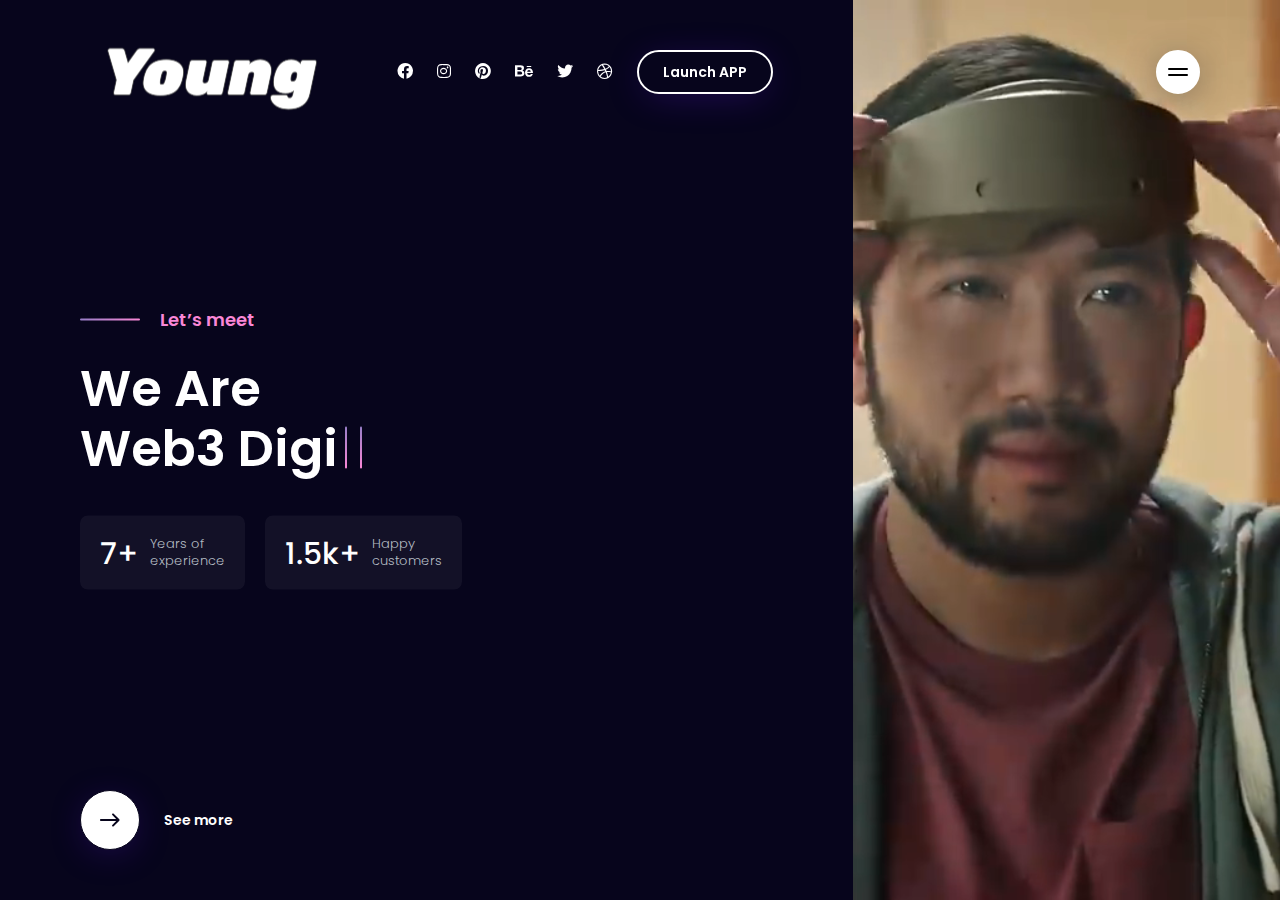
==== commit 3bdbd0bb: "fixbug2" ====
--- a/index.html
+++ b/index.html
@@ -224,7 +224,7 @@
 
                 <!-- Menu Image Background Start -->
                 <div class="video-background">
-                  <video id="main-video" preload="auto" autoplay="autoplay" loop="loop" muted="muted" >
+                  <video id="main-video"  autoplay="autoplay" loop="loop" muted="muted" >
                     <source type="video/mp4" src="video/video.mp4">
                     <source type="video/webm" src="video/video.webm">
                     <source type="video/ogv" src="video/video.ogv">
@@ -397,10 +397,10 @@
 
               <!-- Background Effect Start -->
               <div class="video-background">
-                <video id="main-video" preload="auto" autoplay="autoplay" loop="loop" muted="muted" >
+                <video id="main-video"  autoplay="autoplay" loop="loop" muted="muted" >
                   <source type="video/mp4" src="video/video.mp4">
-                  <source type="video/webm" src="video/video.webm">
-                  <source type="video/ogv" src="video/video.ogv">
+                  <!-- <source type="video/webm" src="video/video.webm">
+                  <source type="video/ogv" src="video/video.ogv"> -->
                 </video>
               </div>
               <!-- Background Effect End -->
@@ -610,7 +610,7 @@
 
             <!-- About Section Image Background Start -->
             <div class="video-background">
-              <video id="main-video" preload="auto" autoplay="autoplay" loop="loop" muted="muted" >
+              <video id="main-video"  autoplay="autoplay" loop="loop" muted="muted" >
                 <source type="video/mp4" src="video/video.mp4">
                 <source type="video/webm" src="video/video.webm">
                 <source type="video/ogv" src="video/video.ogv">
@@ -769,7 +769,7 @@
 
             <!-- NFTs Section Image Background Start -->
             <div class="video-background">
-              <video id="main-video" preload="auto" autoplay="autoplay" loop="loop" muted="muted" >
+              <video id="main-video"  autoplay="autoplay" loop="loop" muted="muted" >
                 <source type="video/mp4" src="video/video.mp4">
                 <source type="video/webm" src="video/video.webm">
                 <source type="video/ogv" src="video/video.ogv">
@@ -1053,7 +1053,7 @@
 
             <!-- Contact Section Image Background Start -->
             <div class="video-background">
-              <video id="main-video" preload="auto" autoplay="autoplay" loop="loop" muted="muted" >
+              <video id="main-video"  autoplay="autoplay" loop="loop" muted="muted" >
                 <source type="video/mp4" src="video/video.mp4">
                 <source type="video/webm" src="video/video.webm">
                 <source type="video/ogv" src="video/video.ogv">
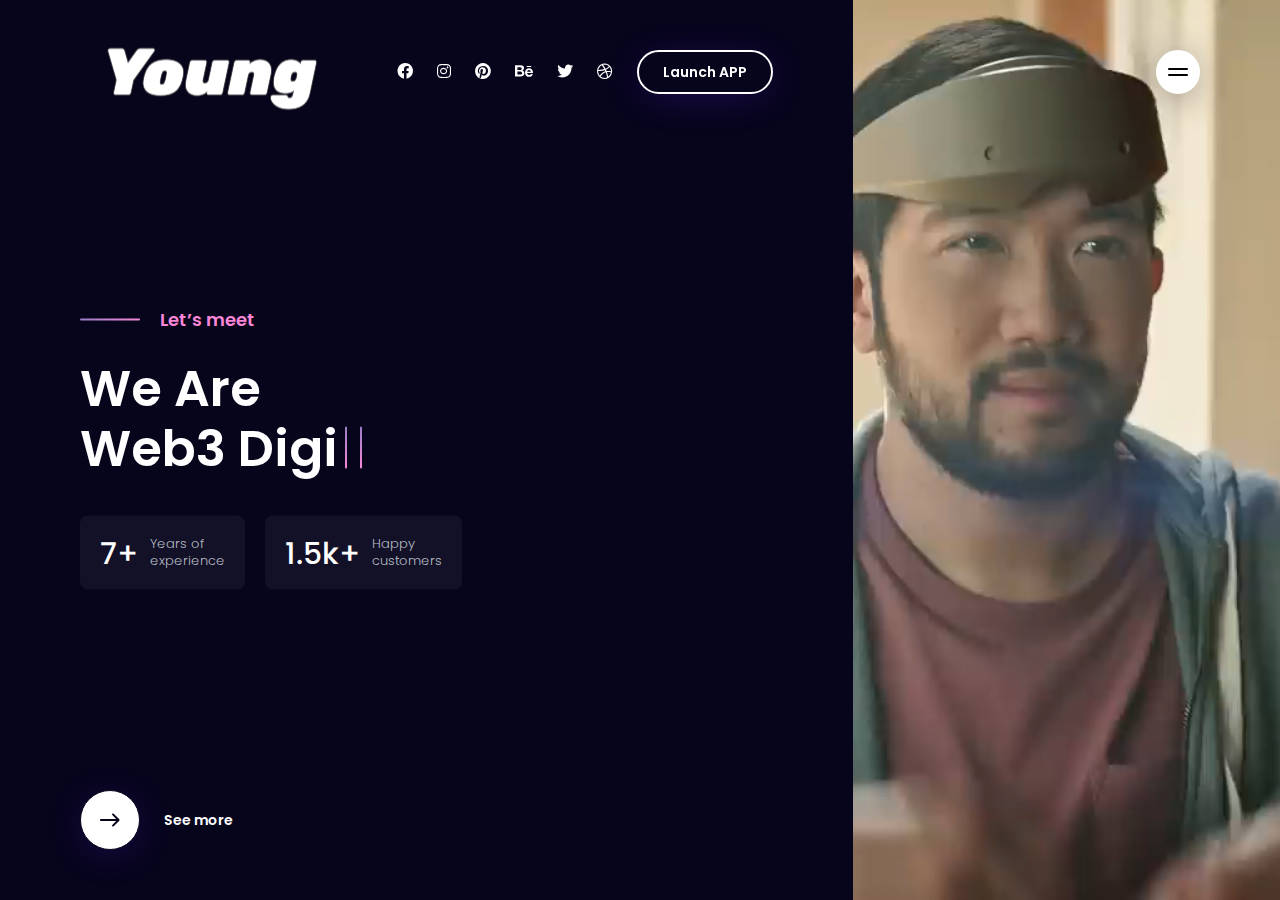
==== commit 73c5c8d4: "fixbug3" ====
--- a/index.html
+++ b/index.html
@@ -397,7 +397,7 @@
 
               <!-- Background Effect Start -->
               <div class="video-background">
-                <video id="main-video"  autoplay="autoplay" loop="loop" muted="muted" >
+                <video id="main-video"  autoplay="autoplay" >
                   <source type="video/mp4" src="video/video.mp4">
                   <!-- <source type="video/webm" src="video/video.webm">
                   <source type="video/ogv" src="video/video.ogv"> -->
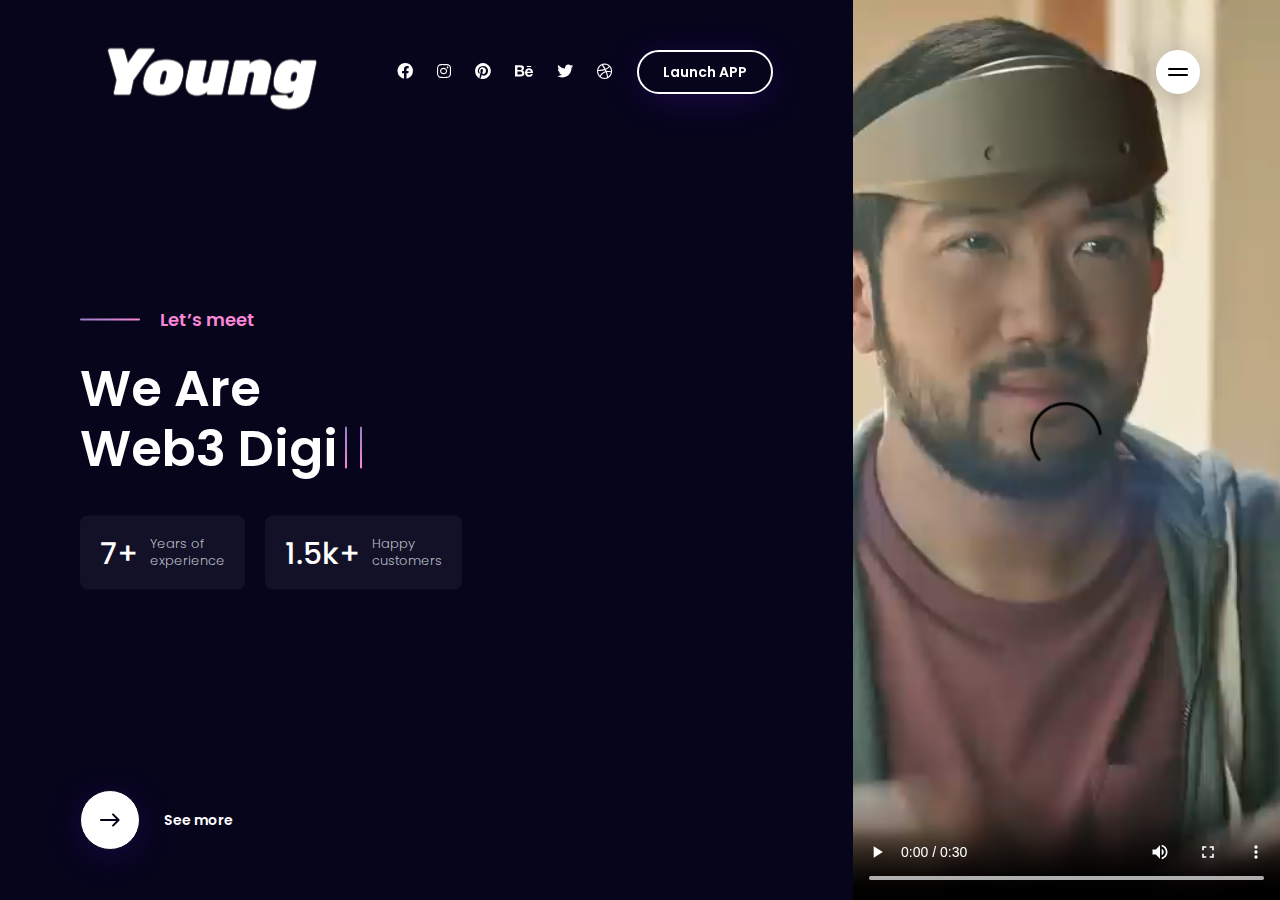
==== commit d0830e92: "fixbug5" ====
--- a/index.html
+++ b/index.html
@@ -224,7 +224,7 @@
 
                 <!-- Menu Image Background Start -->
                 <div class="video-background">
-                  <video id="main-video"  autoplay="autoplay" loop="loop" muted="muted" >
+                  <video id="main-video" controls preload="auto"  loop="loop">
                     <source type="video/mp4" src="video/video.mp4">
                     <source type="video/webm" src="video/video.webm">
                     <source type="video/ogv" src="video/video.ogv">
@@ -397,10 +397,10 @@
 
               <!-- Background Effect Start -->
               <div class="video-background">
-                <video id="main-video"  autoplay="autoplay" >
+                <video id="main-video" controls preload="auto"  loop="loop">
                   <source type="video/mp4" src="video/video.mp4">
-                  <!-- <source type="video/webm" src="video/video.webm">
-                  <source type="video/ogv" src="video/video.ogv"> -->
+                  <source type="video/webm" src="video/video.webm">
+                  <source type="video/ogv" src="video/video.ogv">
                 </video>
               </div>
               <!-- Background Effect End -->
@@ -610,7 +610,7 @@
 
             <!-- About Section Image Background Start -->
             <div class="video-background">
-              <video id="main-video"  autoplay="autoplay" loop="loop" muted="muted" >
+              <video id="main-video" controls preload="auto"  loop="loop" >
                 <source type="video/mp4" src="video/video.mp4">
                 <source type="video/webm" src="video/video.webm">
                 <source type="video/ogv" src="video/video.ogv">
@@ -769,7 +769,7 @@
 
             <!-- NFTs Section Image Background Start -->
             <div class="video-background">
-              <video id="main-video"  autoplay="autoplay" loop="loop" muted="muted" >
+              <video id="main-video" controls preload="auto"  loop="loop">
                 <source type="video/mp4" src="video/video.mp4">
                 <source type="video/webm" src="video/video.webm">
                 <source type="video/ogv" src="video/video.ogv">
@@ -1053,7 +1053,7 @@
 
             <!-- Contact Section Image Background Start -->
             <div class="video-background">
-              <video id="main-video"  autoplay="autoplay" loop="loop" muted="muted" >
+              <video id="main-video" controls preload="auto"  loop="loop">
                 <source type="video/mp4" src="video/video.mp4">
                 <source type="video/webm" src="video/video.webm">
                 <source type="video/ogv" src="video/video.ogv">
